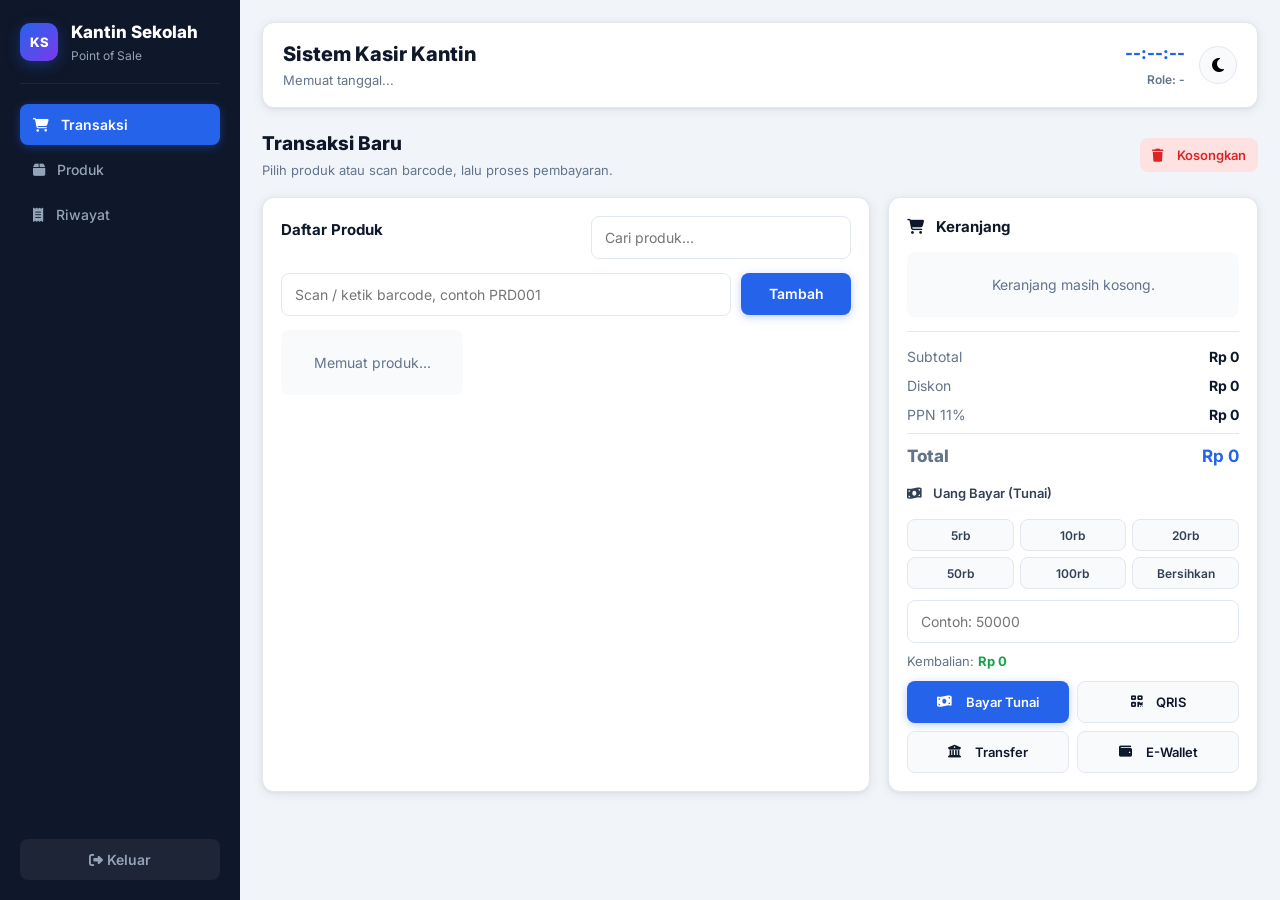
==== index.html @ 8d1e60d8 "update code" ====
<!DOCTYPE html>
<html lang="id">
<head>
  <meta charset="UTF-8" />
  <meta name="viewport" content="width=device-width, initial-scale=1.0" />
  <title>Kasir Kantin Sekolah</title>
  <meta name="description" content="Sistem Point of Sale modern untuk kantin sekolah">
  <link rel="preconnect" href="https://fonts.googleapis.com">
  <link rel="preconnect" href="https://fonts.gstatic.com" crossorigin>
  <link href="https://fonts.googleapis.com/css2?family=Inter:wght@400;500;600;700;800&display=swap" rel="stylesheet">
  <link rel="stylesheet" href="style.css" />
  <link
    rel="stylesheet"
    href="https://cdnjs.cloudflare.com/ajax/libs/font-awesome/6.5.2/css/all.min.css"
  />
</head>
<body>

  <section id="page-dashboard" class="page active">
    <aside class="sidebar">
      <div class="sidebar-brand">
        <div class="brand-logo small">KS</div>
        <div>
          <h2>Kantin Sekolah</h2>
          <p>Point of Sale</p>
        </div>
      </div>

      <nav class="menu">
        <button class="menu-item active" onclick="switchTab('transaksi', this)">
          <i class="fa-solid fa-cart-shopping"></i>
          Transaksi
        </button>
        <button class="menu-item" onclick="switchTab('produk', this)"><i class="fa-solid fa-box"></i> Produk</button>
        <button class="menu-item" onclick="switchTab('riwayat', this)"><i class="fa-solid fa-receipt"></i> Riwayat</button>
        <button class="menu-item admin-only" onclick="switchTab('laporan', this)"><i class="fa-solid fa-chart-line"></i> Laporan</button>
        <button class="menu-item admin-only" onclick="switchTab('admin', this)"><i class="fa-solid fa-gear"></i> Admin Produk</button>
      </nav>

      <button class="logout" onclick="doLogout()"><i class="fa-solid fa-right-from-bracket"></i> Keluar</button>
    </aside>

    <main class="main">
      <header class="topbar">
        <div>
          <h1>Sistem Kasir Kantin</h1>
          <p id="clockDate">Memuat tanggal...</p>
        </div>
        <div class="topbar-right">
          <div>
            <div class="clock" id="clockTime">--:--:--</div>
            <div class="role-info" id="roleInfo">Role: -</div>
          </div>

          <button class="mobile-menu-btn" onclick="toggleMobileMenu()" title="Menu">
            <i class="fa-solid fa-bars"></i>
          </button>

          <button class="dark-toggle" id="darkModeToggle" onclick="toggleDarkMode()" title="Ganti tema">
            <i class="fa-solid fa-moon"></i>
          </button>
        </div>
      </header>

      <!-- ===== TAB: TRANSAKSI ===== -->
      <section id="tab-transaksi" class="tab active">
        <div class="section-header">
          <div>
            <h2>Transaksi Baru</h2>
            <p>Pilih produk atau scan barcode, lalu proses pembayaran.</p>
          </div>
          <button class="btn btn-danger btn-sm" onclick="clearCart()"><i class="fa-solid fa-trash"></i> Kosongkan</button>
        </div>

        <div class="pos-layout">
          <!-- Produk Panel -->
          <div class="panel">
            <div class="panel-header">
              <h3>Daftar Produk</h3>
              <input class="input search" placeholder="Cari produk..." oninput="filterProducts(this.value)">
            </div>

            <div class="barcode-scan-box">
              <input id="barcodeInput" class="input" placeholder="Scan / ketik barcode, contoh PRD001">
              <button class="btn btn-primary" onclick="addByBarcode()">Tambah</button>
            </div>

            <div id="productGrid" class="product-grid">
              <p class="empty">Memuat produk...</p>
            </div>
          </div>

          <!-- Cart Panel -->
          <div class="panel cart-panel">
            <h3><i class="fa-solid fa-cart-shopping"></i> Keranjang</h3>

            <div id="cartList" class="cart-list">
              <p class="empty">Keranjang masih kosong.</p>
            </div>

            <div class="summary">
              <div><span>Subtotal</span><b id="subtotalEl">Rp 0</b></div>
              <div><span>Diskon</span><b id="discountEl">Rp 0</b></div>
              <div><span>PPN 11%</span><b id="ppnEl">Rp 0</b></div>
              <div class="total"><span>Total</span><b id="grandTotalEl">Rp 0</b></div>
            </div>

            <div class="payment">
              <label><i class="fa-solid fa-money-bill-wave"></i> Uang Bayar (Tunai)</label>
              <div class="quick-amounts">
                <button class="quick-btn" onclick="setQuickAmount(5000)">5rb</button>
                <button class="quick-btn" onclick="setQuickAmount(10000)">10rb</button>
                <button class="quick-btn" onclick="setQuickAmount(20000)">20rb</button>
                <button class="quick-btn" onclick="setQuickAmount(50000)">50rb</button>
                <button class="quick-btn" onclick="setQuickAmount(100000)">100rb</button>
                <button class="quick-btn" onclick="setQuickAmount(0)">Bersihkan</button>
              </div>
              <input id="cashInput" class="input" type="number" placeholder="Contoh: 50000" oninput="calcChange()">
              <div class="change">Kembalian: <b id="changeEl">Rp 0</b></div>

              <div class="pay-methods">
                <button class="btn btn-primary" onclick="processPayment('cash')"><i class="fa-solid fa-money-bill-wave"></i> Bayar Tunai</button>
                <button class="btn btn-secondary" onclick="processPayment('qris')"><i class="fa-solid fa-qrcode"></i> QRIS</button>
                <button class="btn btn-secondary" onclick="processPayment('transfer')"><i class="fa-solid fa-building-columns"></i> Transfer</button>
                <button class="btn btn-secondary" onclick="processPayment('ewallet')"><i class="fa-solid fa-wallet"></i> E-Wallet</button>
              </div>
            </div>
          </div>
        </div>
      </section>

      <!-- ===== TAB: PRODUK ===== -->
      <section id="tab-produk" class="tab">
        <div class="section-header">
          <div>
            <h2>Data Produk</h2>
            <p>Semua produk yang tersedia di kantin.</p>
          </div>
        </div>
        <div class="panel">
          <div id="productTable" class="table-wrap"></div>
        </div>
      </section>

      <!-- ===== TAB: RIWAYAT ===== -->
      <section id="tab-riwayat" class="tab">
        <div class="section-header">
          <div>
            <h2>Riwayat Transaksi</h2>
            <p>Semua transaksi yang tersimpan.</p>
          </div>
          <button class="btn btn-secondary btn-sm" onclick="loadHistory()"><i class="fa-solid fa-rotate"></i> Refresh</button>
        </div>
        <div class="panel">
          <div id="historyTable" class="table-wrap"></div>
        </div>
      </section>

      <!-- ===== TAB: LAPORAN (admin-only) ===== -->
      <section id="tab-laporan" class="tab">
        <div class="section-header">
          <div>
            <h2>Laporan Penjualan</h2>
            <p>Rekap penjualan harian khusus admin.</p>
          </div>
          <div class="laporan-controls">
            <input type="date" id="laporanDate" class="input" style="width:170px">
            <button class="btn btn-primary" style="width:auto" onclick="loadLaporan()">Tampilkan</button>
          </div>
        </div>

        <div id="laporanSummary" class="stat-grid">
          <div class="stat-card accent-blue">
            <div class="stat-label">Total Omzet</div>
            <div class="stat-value" id="statOmzet">Rp 0</div>
            <div class="stat-sub" id="statDate">Pilih tanggal</div>
          </div>
          <div class="stat-card accent-green">
            <div class="stat-label">Jumlah Transaksi</div>
            <div class="stat-value" id="statCount">0</div>
            <div class="stat-sub">transaksi</div>
          </div>
          <div class="stat-card accent-orange">
            <div class="stat-label">Rata-rata / Transaksi</div>
            <div class="stat-value" id="statAvg">Rp 0</div>
            <div class="stat-sub">per transaksi</div>
          </div>
          <div class="stat-card accent-red">
            <div class="stat-label">Total Diskon</div>
            <div class="stat-value" id="statDiscount">Rp 0</div>
            <div class="stat-sub">diberikan</div>
          </div>
        </div>

        <div class="panel" style="margin-bottom:18px">
          <h3>Breakdown Metode Pembayaran</h3>
          <div id="laporanMethod" class="method-grid"></div>
        </div>

        <div class="panel" style="margin-bottom:18px">
          <h3>Detail Transaksi</h3>
          <div id="laporanTable" class="table-wrap"></div>
        </div>

        <div class="panel">
          <h3><i class="fa-solid fa-gear"></i> Kelola Data Penjualan</h3>
          <p style="font-size:13px;color:var(--muted);margin-bottom:14px">
            Archive akan memindahkan data ke arsip, bukan menghapus permanen.
          </p>
          <div class="archive-actions">
            <button class="btn btn-secondary" style="width:auto" onclick="archiveTodayTransactions()"><i class="fa-solid fa-box-archive"></i> Archive Hari Ini</button>
            <button class="btn btn-secondary" style="width:auto" onclick="archiveAllTransactions()"><i class="fa-solid fa-folder"></i> Archive Semua</button>
            <button class="btn btn-danger" style="width:auto" onclick="resetTodaySales()"><i class="fa-solid fa-rotate"></i> Reset Hari Ini</button>
          </div>
        </div>
      </section>

      <!-- ===== TAB: ADMIN PRODUK ===== -->
      <section id="tab-admin" class="tab">
        <div class="section-header">
          <div>
            <h2>Manajemen Produk</h2>
            <p>Tambah, edit, hapus produk, harga, stok, barcode, dan gambar.</p>
          </div>
        </div>

        <div class="panel">
          <div class="admin-form">
            <input type="hidden" id="productDocId">
            <input id="productBarcode" class="input" placeholder="Barcode / SKU">
            <input id="productName" class="input" placeholder="Nama produk">
            <input id="productCategory" class="input" placeholder="Kategori">
            <input id="productPrice" class="input" type="number" placeholder="Harga (Rp)">
            <input id="productStock" class="input" type="number" placeholder="Stok">
            <div class="img-upload-group">
              <input id="productImage" class="input" placeholder="Contoh: images/bakso.jpg">
              <img id="imgPreview" class="img-preview" src="" alt="preview">
            </div>
            <button type="button" class="btn btn-primary" onclick="window.saveProduct()"><i class="fa-solid fa-floppy-disk"></i> Simpan</button>
            <button type="button" class="btn btn-secondary" onclick="window.resetProductForm()"><i class="fa-solid fa-rotate-left"></i> Reset</button>
          </div>

          <div id="adminProductTable" class="table-wrap admin-table"></div>
        </div>
      </section>

    </main>
  </section>

  <!-- ===== RECEIPT MODAL ===== -->
  <div id="receiptModal" class="modal">
    <div class="modal-card" style="max-width:480px">
      <div class="modal-header">
        <h3><i class="fa-solid fa-receipt"></i> Struk Transaksi</h3>
        <button onclick="closeReceipt()">×</button>
      </div>
      <div id="receiptArea" class="receipt-area"></div>
      <div class="modal-actions">
        <button class="btn btn-secondary" onclick="closeReceipt()">Tutup</button>
        <button class="btn btn-primary" onclick="printReceipt()"><i class="fa-solid fa-print"></i> Cetak Struk</button>
      </div>
    </div>
  </div>

  <!-- ===== PAYMENT CONFIRM MODAL ===== -->
  <div id="paymentConfirmModal" class="modal">
    <div class="modal-card" style="max-width:360px">
      <div class="modal-header">
        <h3>Konfirmasi Pembayaran</h3>
        <button onclick="closePaymentConfirm()">×</button>
      </div>
      <div class="pay-confirm-body">
        <div class="pay-confirm-icon" id="confirmIcon">
          <i class="fa-solid fa-qrcode"></i>
        </div>
        <img
          id="qrisImage"
          src="images/qris.jpeg"
          alt="QRIS"
          style="display:none;width:220px;margin:10px auto;border-radius:12px"
        />
        <div class="pay-confirm-method" id="confirmMethodLabel">QRIS</div>
        <div class="pay-confirm-amount" id="confirmAmount">Rp 0</div>
        <div class="pay-confirm-hint">Pastikan pembayaran sudah diterima sebelum mengkonfirmasi.</div>
        <div class="pay-confirm-actions">
          <button class="btn btn-secondary" onclick="closePaymentConfirm()">Batal</button>
          <button class="btn btn-success" onclick="confirmPayment()"><i class="fa-solid fa-check"></i> Konfirmasi Diterima</button>
        </div>
      </div>
    </div>
  </div>

  <div id="toast" class="toast"></div>

  <script src="https://cdn.jsdelivr.net/npm/jsbarcode@3.11.6/dist/JsBarcode.all.min.js"></script>
  <script type="module" src="script.js"></script>
  <script type="module" src="auth.js"></script>
</body>
</html>
---- style.css ----
/* =======================================
   KASIR KANTIN — Design System v2
   ======================================= */

:root {
  --bg: #f1f5f9;
  --surface: #ffffff;
  --soft: #f8fafc;
  --border: #e2e8f0;
  --text: #0f172a;
  --text2: #334155;
  --muted: #64748b;
  --primary: #2563eb;
  --primary-hover: #1d4ed8;
  --primary-light: #eff6ff;
  --primary-ring: rgba(3.7,99,235,0.2);
  --success: #16a34a;
  --success-bg: #dcfce7;
  --danger: #dc2626;
  --danger-bg: #fee2e2;
  --warning: #d97706;
  --warning-bg: #fef3c7;
  --sidebar: #0f172a;
  --sidebar-soft: #1e293b;
  --sidebar-text: #94a3b8;
  --radius: 12px;
  --radius-sm: 8px;
  --radius-lg: 18px;
  --shadow: 0 2px 12px rgba(15,23,42,0.08), 0 1px 3px rgba(15,23,42,0.05);
  --shadow-lg: 0 8px 32px rgba(15,23,42,0.12);
  --transition: 0.2s ease;
}

[data-theme="dark"] {
  --bg: #070d1a;
  --surface: #111827;
  --soft: #0d1520;
  --border: #1e2d3f;
  --text: #f1f5f9;
  --text2: #cbd5e1;
  --muted: #64748b;
  --primary: #3b82f6;
  --primary-hover: #60a5fa;
  --primary-light: #1e3254;
  --primary-ring: rgba(59,130,246,0.25);
  --success: #4ade80;
  --success-bg: #052e16;
  --danger: #f87171;
  --danger-bg: #3b0f0f;
  --warning: #fbbf24;
  --warning-bg: #422006;
  --sidebar: #040b15;
  --sidebar-soft: #0d1824;
  --sidebar-text: #64748b;
  --shadow: 0 2px 12px rgba(0,0,0,0.4);
  --shadow-lg: 0 8px 32px rgba(0,0,0,0.55);
}

*, *::before, *::after { box-sizing: border-box; margin: 0; padding: 0; }

body {
  font-family: "Inter", -apple-system, sans-serif;
  background: var(--bg);
  color: var(--text);
  line-height: 1.5;
  transition: background var(--transition), color var(--transition);
}

button, input, select { font-family: inherit; }
button { border: none; cursor: pointer; transition: var(--transition); }
img { max-width: 100%; display: block; }

/* === Page === */
.page { display: none; min-height: 100vh; }
.page.active { display: flex; }

/* === Login === */
.login-page {
  justify-content: center;
  align-items: center;
  padding: 24px;
  background: var(--bg);
  background-image:
    radial-gradient(ellipse at 20% 20%, rgba(37,99,235,0.1) 0%, transparent 55%),
    radial-gradient(ellipse at 80% 80%, rgba(124,58,237,0.07) 0%, transparent 55%);
}

.login-card {
  width: 100%;
  max-width: 420px;
  padding: 36px;
  background: var(--surface);
  border: 1px solid var(--border);
  border-radius: var(--radius-lg);
  box-shadow: var(--shadow-lg);
  animation: fadeSlideUp 0.4s ease;
}

/* === Brand === */
.brand, .sidebar-brand { display: flex; align-items: center; gap: 13px; }
.brand { margin-bottom: 30px; }

.brand-logo {
  width: 48px; height: 48px;
  border-radius: 13px;
  background: linear-gradient(135deg, #2563eb, #7c3aed);
  color: white;
  display: grid; place-items: center;
  font-weight: 800; font-size: 17px;
  box-shadow: 0 4px 14px rgba(37,99,235,0.35);
  flex-shrink: 0;
}
.brand-logo.small { width: 38px; height: 38px; font-size: 13px; border-radius: 10px; }
.brand h1 { font-size: 21px; font-weight: 800; }
.sidebar-brand h2 { font-size: 17px; font-weight: 800; color: white; }
.brand p, .sidebar-brand p { font-size: 12px; color: var(--muted); margin-top: 1px; }

/* === Form === */
.form-group { margin-bottom: 16px; }
.form-group label, .payment label {
  display: block; font-size: 13px; font-weight: 600;
  margin-bottom: 7px; color: var(--text2);
}

.input {
  width: 100%; height: 43px; padding: 0 13px;
  border: 1px solid var(--border);
  border-radius: var(--radius-sm);
  outline: none; font-size: 14px;
  background: var(--surface); color: var(--text);
  transition: border-color var(--transition), box-shadow var(--transition);
}
.input:focus {
  border-color: var(--primary);
  box-shadow: 0 0 0 3px var(--primary-ring);
}
input[type="date"].input { cursor: pointer; }

/* === Buttons === */
.btn {
  height: 42px; padding: 0 18px;
  border-radius: var(--radius-sm);
  font-size: 14px; font-weight: 600;
  display: inline-flex; align-items: center; justify-content: center; gap: 6px;
}
.btn-primary {
  width: 100%; background: var(--primary); color: white;
  box-shadow: 0 2px 8px rgba(37,99,235,0.3);
}
.btn-primary:hover { background: var(--primary-hover); transform: translateY(-1px); box-shadow: 0 4px 14px rgba(37,99,235,0.4); }
.btn-primary:active { transform: translateY(0); }
.btn-secondary {
  width: 100%; background: var(--soft); color: var(--text);
  border: 1px solid var(--border);
}
.btn-secondary:hover { background: var(--border); }
.btn-danger { background: var(--danger-bg); color: var(--danger); }
.btn-danger:hover { filter: brightness(0.95); }
.btn-success { background: var(--success-bg); color: var(--success); font-weight: 600; }
.btn-sm { height: 34px; padding: 0 12px; font-size: 13px; }

.hint { margin-top: 16px; font-size: 12px; color: var(--muted); text-align: center; }

/* === Sidebar === */
.sidebar {
  width: 240px; min-height: 100vh;
  background: var(--sidebar); color: white;
  padding: 20px; display: flex; flex-direction: column;
  flex-shrink: 0;
}
.sidebar-brand { padding-bottom: 18px; border-bottom: 1px solid rgba(255,255,255,0.06); }
.sidebar-brand p { color: var(--sidebar-text); }

.menu { margin-top: 20px; display: grid; gap: 4px; }
.menu-item {
  height: 41px; text-align: left; padding: 0 13px;
  border-radius: var(--radius-sm);
  background: transparent; color: var(--sidebar-text);
  font-size: 14px; font-weight: 500;
}
.menu-item:hover { background: var(--sidebar-soft); color: white; }
.menu-item.active {
  background: var(--primary);
  color: white;
  box-shadow: 0 2px 10px rgba(37,99,235,0.4);
  font-weight: 600;
}

.logout {
  margin-top: auto; height: 41px; border-radius: var(--radius-sm);
  background: rgba(255,255,255,0.06); color: var(--sidebar-text);
  font-weight: 600; font-size: 14px;
}
.logout:hover { background: var(--danger-bg); color: var(--danger); }

/* === Main === */
.main { flex: 1; padding: 22px; overflow-x: hidden; }

/* === Topbar === */
.topbar {
  padding: 16px 20px;
  background: var(--surface);
  border: 1px solid var(--border);
  border-radius: var(--radius);
  box-shadow: var(--shadow);
  display: flex; justify-content: space-between; align-items: center;
  margin-bottom: 22px; gap: 12px;
}
.topbar h1 { font-size: 20px; font-weight: 800; }
.topbar p { margin-top: 2px; color: var(--muted); font-size: 13px; }
.topbar-right { display: flex; align-items: center; gap: 14px; }
.clock { font-size: 17px; font-weight: 800; color: var(--primary); }
.role-info { font-size: 12px; color: var(--muted); text-align: right; font-weight: 600; }

/* Dark Mode Toggle */
.dark-toggle {
  width: 38px; height: 38px; border-radius: 50%;
  background: var(--soft); border: 1px solid var(--border);
  font-size: 17px; display: grid; place-items: center;
  flex-shrink: 0;
}
.dark-toggle:hover { background: var(--primary-light); border-color: var(--primary); }

/* === Tabs === */
.tab { display: none; }
.tab.active { display: block; }

/* === Section Header === */
.section-header {
  display: flex; justify-content: space-between;
  gap: 14px; align-items: center; margin-bottom: 16px;
  flex-wrap: wrap;
}
.section-header h2 { font-size: 19px; font-weight: 800; }
.section-header p { margin-top: 3px; color: var(--muted); font-size: 13px; }

/* === POS Layout === */
.pos-layout {
  display: grid;
  grid-template-columns: 1fr 370px;
  gap: 18px;
}

/* === Panel === */
.panel {
  background: var(--surface);
  border: 1px solid var(--border);
  border-radius: var(--radius);
  box-shadow: var(--shadow);
  padding: 18px;
}
.panel h3 { font-size: 15px; font-weight: 700; margin-bottom: 14px; }
.panel-header {
  display: flex; justify-content: space-between;
  gap: 12px; align-items: center; margin-bottom: 14px;
}

.search { max-width: 260px; }

/* === Product Grid === */
.product-grid {
  display: grid;
  grid-template-columns: repeat(auto-fill, minmax(155px, 1fr));
  gap: 12px;
}

.product-card {
  border: 1.5px solid var(--border);
  background: var(--soft);
  border-radius: var(--radius);
  padding: 13px 13px 10px;
  text-align: left;
  transition: var(--transition);
  cursor: pointer;
  width: 100%;
  position: relative;
  overflow: hidden;
}
.product-card:hover {
  border-color: var(--primary);
  background: var(--primary-light);
  transform: translateY(-2px);
  box-shadow: 0 4px 16px rgba(37,99,235,0.12);
}
.product-card.disabled { opacity: 0.45; pointer-events: none; }

.product-img {
  width: 100%; height: 90px;
  object-fit: cover;
  border-radius: var(--radius-sm);
  margin-bottom: 10px;
}
.product-img-placeholder {
  width: 100%; height: 90px;
  border-radius: var(--radius-sm);
  background: var(--primary-light);
  color: var(--primary);
  display: flex; align-items: center; justify-content: center;
  font-size: 28px; font-weight: 800;
  margin-bottom: 10px;
  border: 1px solid var(--border);
}

.product-name { font-weight: 700; font-size: 13px; margin-bottom: 3px; line-height: 1.3; }
.product-category { font-size: 11px; color: var(--muted); margin-bottom: 8px; }
.product-price { font-weight: 800; color: var(--primary); font-size: 14px; }
.product-stock { font-size: 11px; color: var(--muted); margin-top: 3px; }

.product-barcode-wrap {
  margin-top: 8px;
  display: flex; justify-content: center;
  overflow: hidden;
  border-top: 1px solid var(--border);
  padding-top: 7px;
}
.product-barcode-wrap svg { max-width: 130px; height: auto; background: white; border-radius: 4px; }

/* === Barcode Scan Box === */
.barcode-scan-box {
  display: grid; grid-template-columns: 1fr 110px;
  gap: 10px; margin-bottom: 14px;
}

/* === Cart Panel === */
.cart-panel { position: sticky; top: 22px; height: fit-content; max-height: calc(100vh - 120px); overflow-y: auto; }

.cart-list { display: grid; gap: 9px; margin-bottom: 4px; max-height: 280px; overflow-y: auto; }

.empty {
  color: var(--muted); font-size: 14px;
  padding: 22px; text-align: center;
  background: var(--soft); border-radius: var(--radius-sm);
}

.cart-item {
  border: 1px solid var(--border);
  border-radius: var(--radius-sm);
  padding: 11px; display: grid; gap: 8px;
  background: var(--soft);
}
.cart-top, .cart-bottom, .summary div {
  display: flex; justify-content: space-between; align-items: center;
}
.cart-title { font-weight: 700; font-size: 13px; }
.cart-price { font-size: 12px; color: var(--muted); }

.qty { display: flex; align-items: center; gap: 8px; }
.qty button {
  width: 27px; height: 27px; border-radius: 7px;
  background: var(--surface); border: 1px solid var(--border);
  font-weight: 800; font-size: 14px;
}
.qty button:hover { background: var(--primary-light); border-color: var(--primary); color: var(--primary); }
.qty b { min-width: 22px; text-align: center; font-size: 14px; }

.remove { color: var(--danger); background: transparent; font-weight: 600; font-size: 12px; padding: 4px 8px; border-radius: 5px; }
.remove:hover { background: var(--danger-bg); }

/* === Summary === */
.summary {
  margin-top: 14px; padding-top: 14px;
  border-top: 1px solid var(--border);
  display: grid; gap: 8px; font-size: 14px;
}
.summary span { color: var(--muted); }
.summary .total {
  font-size: 17px; font-weight: 800;
  padding-top: 10px; border-top: 1px solid var(--border);
  color: var(--primary);
}

/* === Payment === */
.payment { margin-top: 14px; display: grid; gap: 9px; }
.change { font-size: 13px; color: var(--muted); }
.change b { color: var(--success); font-weight: 700; }

/* Quick amount buttons */
.quick-amounts {
  display: grid; grid-template-columns: repeat(3, 1fr); gap: 6px;
  margin-bottom: 2px;
}
.quick-btn {
  height: 32px; font-size: 12px; font-weight: 600;
  background: var(--soft); border: 1px solid var(--border);
  border-radius: var(--radius-sm); color: var(--text2);
}
.quick-btn:hover { background: var(--primary-light); border-color: var(--primary); color: var(--primary); }

/* Payment method buttons */
.pay-methods { display: grid; grid-template-columns: 1fr 1fr; gap: 8px; }
.pay-methods .btn { font-size: 13px; }

/* === Tables === */
.table-wrap { overflow-x: auto; }
table { width: 100%; border-collapse: collapse; font-size: 14px; }
th, td { padding: 12px 13px; border-bottom: 1px solid var(--border); text-align: left; }
th { background: var(--soft); color: var(--muted); font-size: 12px; font-weight: 700; text-transform: uppercase; letter-spacing: 0.04em; }
tbody tr:hover { background: var(--soft); }
td:first-child { font-family: monospace; font-size: 13px; }

/* === Badges === */
.badge { padding: 3px 10px; border-radius: 999px; font-size: 12px; font-weight: 700; }
.badge-success { background: var(--success-bg); color: var(--success); }
.badge-danger { background: var(--danger-bg); color: var(--danger); }
.badge-warning { background: var(--warning-bg); color: var(--warning); }
.badge-info { background: var(--primary-light); color: var(--primary); }

/* === Stat Cards (Laporan) === */
.stat-grid { display: grid; grid-template-columns: repeat(auto-fill, minmax(200px,1fr)); gap: 14px; margin-bottom: 18px; }
.stat-card {
  background: var(--surface); border: 1px solid var(--border);
  border-radius: var(--radius); padding: 18px 20px;
  box-shadow: var(--shadow);
}
.stat-label { font-size: 12px; font-weight: 600; color: var(--muted); text-transform: uppercase; letter-spacing: 0.05em; margin-bottom: 8px; }
.stat-value { font-size: 26px; font-weight: 800; color: var(--text); line-height: 1; }
.stat-sub { font-size: 12px; color: var(--muted); margin-top: 5px; }
.stat-card.accent-blue { border-left: 4px solid var(--primary); }
.stat-card.accent-green { border-left: 4px solid var(--success); }
.stat-card.accent-orange { border-left: 4px solid var(--warning); }
.stat-card.accent-red { border-left: 4px solid var(--danger); }

/* Method breakdown */
.method-grid { display: grid; grid-template-columns: repeat(auto-fill, minmax(130px,1fr)); gap: 10px; margin-top: 14px; }
.method-item { background: var(--soft); border: 1px solid var(--border); border-radius: var(--radius-sm); padding: 12px; text-align: center; }
.method-icon { font-size: 20px; margin-bottom: 5px; }
.method-name { font-size: 12px; color: var(--muted); font-weight: 600; }
.method-count { font-size: 18px; font-weight: 800; color: var(--text); }
.method-total { font-size: 12px; color: var(--primary); font-weight: 600; margin-top: 2px; }

/* Laporan controls */
.laporan-controls { display: flex; gap: 10px; align-items: center; flex-wrap: wrap; }
.laporan-controls .input { width: 160px; }
.laporan-controls .btn { width: auto; }

/* Archive actions */
.archive-actions { display: flex; gap: 10px; flex-wrap: wrap; padding-top: 14px; border-top: 1px solid var(--border); margin-top: 14px; }
.archive-actions .btn { width: auto; }

/* === Admin Form === */
.admin-form { display: grid; grid-template-columns: repeat(3,1fr); gap: 12px; margin-bottom: 20px; }
.admin-form .btn { width: 100%; }
.admin-table .btn { width: auto; margin-right: 6px; margin-bottom: 4px; }
.admin-only { display: none; }
.role-info { margin-top: 4px; font-size: 12px; color: var(--muted); text-align: right; font-weight: 600; }

/* Image upload in admin */
.img-upload-group { display: flex; gap: 10px; align-items: center; }
.img-preview { width: 48px; height: 48px; object-fit: cover; border-radius: 8px; border: 1px solid var(--border); display: none; }
input[type="file"].input { height: auto; padding: 9px 13px; }

/* Barcode in admin table */
svg[id^="barcode-"] { margin-top: 7px; max-width: 140px; background: white; padding: 4px; border-radius: 6px; }

/* === Modal === */
.modal {
  position: fixed; inset: 0;
  background: rgba(7, 13, 26, 0.7);
  backdrop-filter: blur(4px);
  display: none; justify-content: center; align-items: center;
  padding: 20px; z-index: 999;
  animation: none;
}
.modal.show { display: flex; }
.modal.show .modal-card { animation: fadeSlideUp 0.3s ease; }

.modal-card {
  width: 100%; max-width: 440px;
  background: var(--surface);
  border: 1px solid var(--border);
  border-radius: var(--radius-lg);
  box-shadow: var(--shadow-lg);
  overflow: hidden;
}

.modal-header {
  padding: 16px 20px;
  border-bottom: 1px solid var(--border);
  display: flex; justify-content: space-between; align-items: center;
  background: var(--soft);
}
.modal-header h3 { font-size: 16px; font-weight: 700; }
.modal-header button {
  width: 30px; height: 30px; border-radius: 7px;
  background: var(--danger-bg); color: var(--danger);
  font-size: 18px; font-weight: 800;
}

/* === Receipt === */
.receipt-area { padding: 20px; background: var(--surface); max-height: 65vh; overflow-y: auto; }

.receipt { font-family: 'Courier New', monospace; max-width: 300px; margin: 0 auto; }
.receipt-header { text-align: center; margin-bottom: 12px; }
.receipt-header h2 { font-size: 17px; font-weight: 800; letter-spacing: 0.02em; }
.receipt-header p { font-size: 12px; color: var(--muted); }

.receipt hr { border: none; border-top: 1px dashed var(--border); margin: 12px 0; }
.receipt-meta { font-size: 12px; line-height: 1.8; }
.receipt-meta span { color: var(--muted); display: inline-block; min-width: 70px; }

.receipt-items { margin: 4px 0; }
.receipt-row {
  display: flex; justify-content: space-between;
  gap: 10px; margin: 5px 0; font-size: 13px;
}
.receipt-row.total { font-size: 16px; font-weight: 800; padding-top: 5px; color: var(--primary); }
.receipt-row.change b { color: var(--success); }

.receipt-barcode { text-align: center; margin: 12px 0; }
.receipt-barcode svg { max-width: 200px; margin: 0 auto; }

.receipt-footer { text-align: center; margin-top: 12px; }
.receipt-footer p { font-size: 12px; color: var(--muted); }
.receipt-footer .thanks { font-size: 13px; font-weight: 700; color: var(--text); margin-bottom: 3px; }

.modal-actions {
  padding: 14px 18px; border-top: 1px solid var(--border);
  display: grid; grid-template-columns: 1fr 1fr; gap: 10px;
  background: var(--soft);
}

/* === Payment Confirm Modal === */
.pay-confirm-body { padding: 24px 20px; text-align: center; }
.pay-confirm-icon { font-size: 46px; margin-bottom: 12px; }
.pay-confirm-method { font-size: 13px; color: var(--muted); font-weight: 600; text-transform: uppercase; letter-spacing: 0.07em; margin-bottom: 6px; }
.pay-confirm-amount { font-size: 32px; font-weight: 800; color: var(--primary); margin-bottom: 6px; }
.pay-confirm-hint { font-size: 13px; color: var(--muted); margin-bottom: 20px; }
.pay-confirm-actions { display: grid; grid-template-columns: 1fr 1fr; gap: 10px; }

/* === Toast === */
.toast {
  position: fixed; right: 22px; bottom: 22px;
  max-width: 320px; min-width: 220px;
  padding: 13px 16px;
  border-radius: var(--radius-sm);
  box-shadow: var(--shadow-lg);
  display: none; font-size: 14px; font-weight: 600;
  z-index: 9999; align-items: center; gap: 9px;
  background: #0f172a; color: white;
}
.toast.show { display: flex; animation: toastIn 0.3s ease; }
.toast.toast-success { background: var(--success); }
.toast.toast-error { background: var(--danger); }
.toast.toast-info { background: var(--primary); }

/* === Animations === */
@keyframes fadeSlideUp {
  from { opacity: 0; transform: translateY(16px); }
  to { opacity: 1; transform: translateY(0); }
}
@keyframes toastIn {
  from { opacity: 0; transform: translateX(20px); }
  to { opacity: 1; transform: translateX(0); }
}

/* === Responsive === */
/* === Responsive Fix Mobile === */
@media (max-width: 1000px) {
  .page.active {
    display: block;
  }

  .sidebar {
    width: 100%;
    min-height: auto;
    padding: 14px;
    position: sticky;
    top: 0;
    z-index: 50;
  }

  .sidebar-brand {
    padding-bottom: 12px;
    margin-bottom: 10px;
  }

  .menu {
    display: flex;
    flex-direction: row;
    gap: 8px;
    overflow-x: auto;
    margin-top: 0;
    padding-bottom: 6px;
  }

  .menu-item {
    min-width: max-content;
    height: 38px;
    padding: 0 12px;
    white-space: nowrap;
  }

  .logout {
    width: 100%;
    margin-top: 10px;
  }

  .main {
    padding: 14px;
  }

  .pos-layout {
    grid-template-columns: 1fr;
  }

  .cart-panel {
    position: static;
    max-height: none;
  }

  .admin-form {
    grid-template-columns: 1fr 1fr;
  }
}

@media (max-width: 700px) {
  .login-card {
    padding: 26px 20px;
  }

  .topbar {
    flex-direction: column;
    align-items: flex-start;
  }

  .topbar-right {
    width: 100%;
    justify-content: space-between;
  }

  .section-header {
    align-items: flex-start;
  }

  .panel-header {
    flex-direction: column;
    align-items: stretch;
  }

  .search {
    max-width: 100%;
  }

  .barcode-scan-box {
    grid-template-columns: 1fr;
  }

  .product-grid {
    grid-template-columns: repeat(2, minmax(0, 1fr));
  }

  .admin-form {
    grid-template-columns: 1fr;
  }

  .img-upload-group {
    flex-direction: column;
    align-items: stretch;
  }

  .pay-methods {
    grid-template-columns: 1fr;
  }

  .quick-amounts {
    grid-template-columns: repeat(3, 1fr);
  }

  .stat-grid,
  .method-grid {
    grid-template-columns: 1fr;
  }

  .laporan-controls {
    width: 100%;
  }

  .laporan-controls .input,
  .laporan-controls .btn {
    width: 100% !important;
  }

  .archive-actions .btn {
    width: 100% !important;
  }

  .modal {
    padding: 12px;
  }

  .modal-card {
    max-width: 100%;
  }

  .modal-actions,
  .pay-confirm-actions {
    grid-template-columns: 1fr;
  }

  .toast {
    left: 14px;
    right: 14px;
    bottom: 14px;
    min-width: auto;
    max-width: none;
  }
}

@media (max-width: 480px) {
  .main {
    padding: 10px;
  }

  .panel {
    padding: 14px;
  }

  .product-grid {
    grid-template-columns: 1fr;
  }

  .brand h1,
  .topbar h1 {
    font-size: 18px;
  }

  .clock {
    font-size: 15px;
  }

  th,
  td {
    padding: 10px;
    font-size: 12px;
  }

  .btn {
    width: 100%;
  }
}

.menu-item i,
.btn i,
h3 i,
label i {
  margin-right: 8px;
}

.dark-toggle i {
  font-size: 16px;
}


.mobile-menu-btn {
  display: none;
  width: 38px;
  height: 38px;
  border-radius: 50%;
  background: var(--soft);
  border: 1px solid var(--border);
  color: var(--text);
  font-size: 17px;
  place-items: center;
}

.mobile-menu-btn:hover {
  background: var(--primary-light);
  border-color: var(--primary);
  color: var(--primary);
}

@media (max-width: 700px) {
  .page.active {
    display: block;
  }

  .mobile-menu-btn {
    display: grid;
  }

  .sidebar {
    position: fixed;
    top: 0;
    left: -270px;
    width: 260px;
    height: 100vh;
    min-height: 100vh;
    z-index: 1000;
    transition: left 0.25s ease;
  }

  .sidebar.show-mobile {
    left: 0;
  }

  .sidebar-brand {
    display: flex;
  }

  .menu {
    display: grid;
    gap: 6px;
    overflow: visible;
  }

  .menu-item {
    width: 100%;
    height: 42px;
    text-align: left;
    display: flex;
    align-items: center;
    gap: 10px;
  }

  .logout {
    display: block;
  }

  .main {
    padding: 14px;
  }

  .topbar {
    flex-direction: column;
    align-items: stretch;
  }

  .topbar-right {
    width: 100%;
    justify-content: space-between;
  }
}
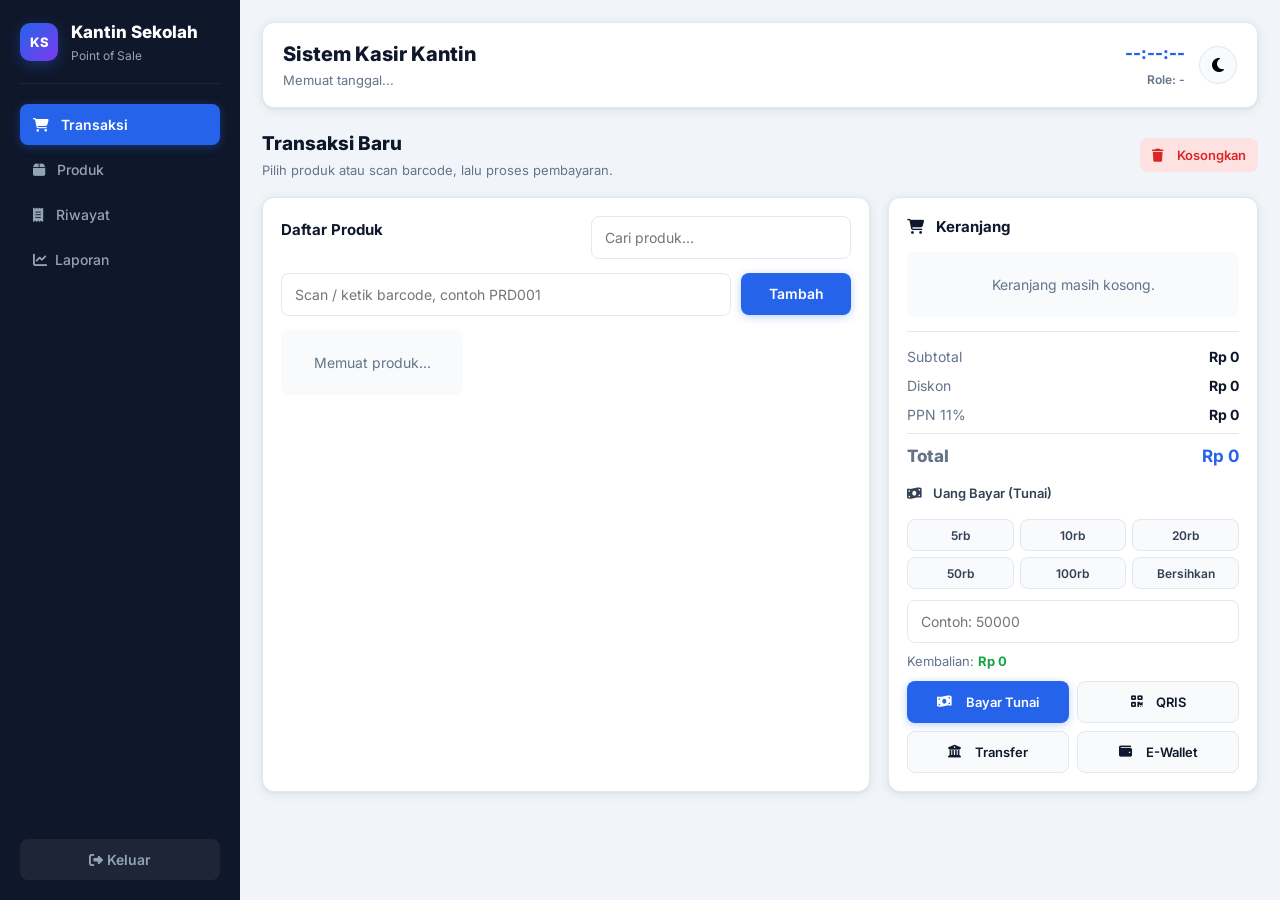
==== commit 8ff4b9a6: "update code" ====
--- a/index.html
+++ b/index.html
@@ -33,8 +33,8 @@
         </button>
         <button class="menu-item" onclick="switchTab('produk', this)"><i class="fa-solid fa-box"></i> Produk</button>
         <button class="menu-item" onclick="switchTab('riwayat', this)"><i class="fa-solid fa-receipt"></i> Riwayat</button>
-        <button class="menu-item admin-only" onclick="switchTab('laporan', this)"><i class="fa-solid fa-chart-line"></i> Laporan</button>
-        <button class="menu-item admin-only" onclick="switchTab('admin', this)"><i class="fa-solid fa-gear"></i> Admin Produk</button>
+        <button class="menu-item laporan-access" onclick="switchTab('laporan', this)"><i class="fa-solid fa-chart-line"></i><span>Laporan</span></button>
+        <button class="menu-item admin-only" onclick="switchTab('admin', this)"><i class="fa-solid fa-gear"></i><span>Settings</span></button>
       </nav>
 
       <button class="logout" onclick="doLogout()"><i class="fa-solid fa-right-from-bracket"></i> Keluar</button>
@@ -164,8 +164,18 @@
             <p>Rekap penjualan harian khusus admin.</p>
           </div>
           <div class="laporan-controls">
+            <select id="laporanType" class="input" style="width:150px" onchange="toggleLaporanInput()">
+              <option value="harian">Harian</option>
+              <option value="bulanan">Bulanan</option>
+            </select>
+
             <input type="date" id="laporanDate" class="input" style="width:170px">
+            <input type="month" id="laporanMonth" class="input" style="width:170px; display:none">
+
             <button class="btn btn-primary" style="width:auto" onclick="loadLaporan()">Tampilkan</button>
+            <button class="btn btn-secondary" style="width:auto" onclick="downloadLaporanPDF()">
+              <i class="fa-solid fa-file-pdf"></i> Download PDF
+            </button>
           </div>
         </div>
 
@@ -292,6 +302,8 @@
 
   <div id="toast" class="toast"></div>
 
+  <script src="https://cdnjs.cloudflare.com/ajax/libs/jspdf/2.5.1/jspdf.umd.min.js"></script>
+  <script src="https://cdnjs.cloudflare.com/ajax/libs/jspdf-autotable/3.8.2/jspdf.plugin.autotable.min.js"></script>  
   <script src="https://cdn.jsdelivr.net/npm/jsbarcode@3.11.6/dist/JsBarcode.all.min.js"></script>
   <script type="module" src="script.js"></script>
   <script type="module" src="auth.js"></script>
--- a/style.css
+++ b/style.css
@@ -753,76 +753,97 @@
 
 .mobile-menu-btn {
   display: none;
-  width: 38px;
-  height: 38px;
-  border-radius: 50%;
-  background: var(--soft);
-  border: 1px solid var(--border);
-  color: var(--text);
-  font-size: 17px;
-  place-items: center;
-}
-
-.mobile-menu-btn:hover {
-  background: var(--primary-light);
-  border-color: var(--primary);
-  color: var(--primary);
 }
 
 @media (max-width: 700px) {
-  .page.active {
-    display: block;
-  }
-
-  .mobile-menu-btn {
-    display: grid;
-  }
-
   .sidebar {
     position: fixed;
-    top: 0;
-    left: -270px;
-    width: 260px;
-    height: 100vh;
-    min-height: 100vh;
-    z-index: 1000;
-    transition: left 0.25s ease;
-  }
-
-  .sidebar.show-mobile {
     left: 0;
-  }
-
-  .sidebar-brand {
-    display: flex;
+    right: 0;
+    bottom: 0;
+    top: auto;
+    width: 100%;
+    min-height: auto;
+    padding: 10px 12px;
+    z-index: 999;
+    background: var(--surface);
+    border-top: 1px solid var(--border);
+    box-shadow: 0 -10px 30px rgba(0,0,0,.12);
+  }
+
+  .sidebar-brand,
+  .logout {
+    display: none;
   }
 
   .menu {
     display: grid;
-    gap: 6px;
-    overflow: visible;
+    grid-template-columns: repeat(5, 1fr);
+    gap: 8px;
+    margin: 0;
+    padding: 0;
   }
 
   .menu-item {
+    height: 62px;
+    min-width: 0;
+    padding: 6px 2px;
+
+    display: flex;
+    flex-direction: column !important;
+    align-items: center;
+    justify-content: center;
+
+    gap: 5px;
+
+    text-align: center;
+    font-size: 10px;
+    font-weight: 600;
+    line-height: 1.1;
+
+    border-radius: 14px;
+    background: transparent;
+    color: var(--muted);
+
+    overflow: hidden;
+  }
+
+  .menu-item i {
+    display: block;
+    font-size: 18px;
+    margin: 0 !important;
+    flex-shrink: 0;
+  }
+  
+  .menu-item span {
     width: 100%;
-    height: 42px;
-    text-align: left;
-    display: flex;
-    align-items: center;
-    gap: 10px;
-  }
-
-  .logout {
-    display: block;
+    overflow: hidden;
+    text-overflow: ellipsis;
+    white-space: nowrap;
+  }
+  
+  .menu-item.active {
+    background: var(--primary-light);
+    color: var(--primary);
+  }
+
+  .menu-item:hover {
+    background: var(--soft);
+    color: var(--text);
+  }
+
+  .menu-item.active i {
+    transform: translateY(-1px);
   }
 
   .main {
-    padding: 14px;
+    padding: 14px 14px 95px;
   }
 
   .topbar {
     flex-direction: column;
     align-items: stretch;
+    gap: 14px;
   }
 
   .topbar-right {
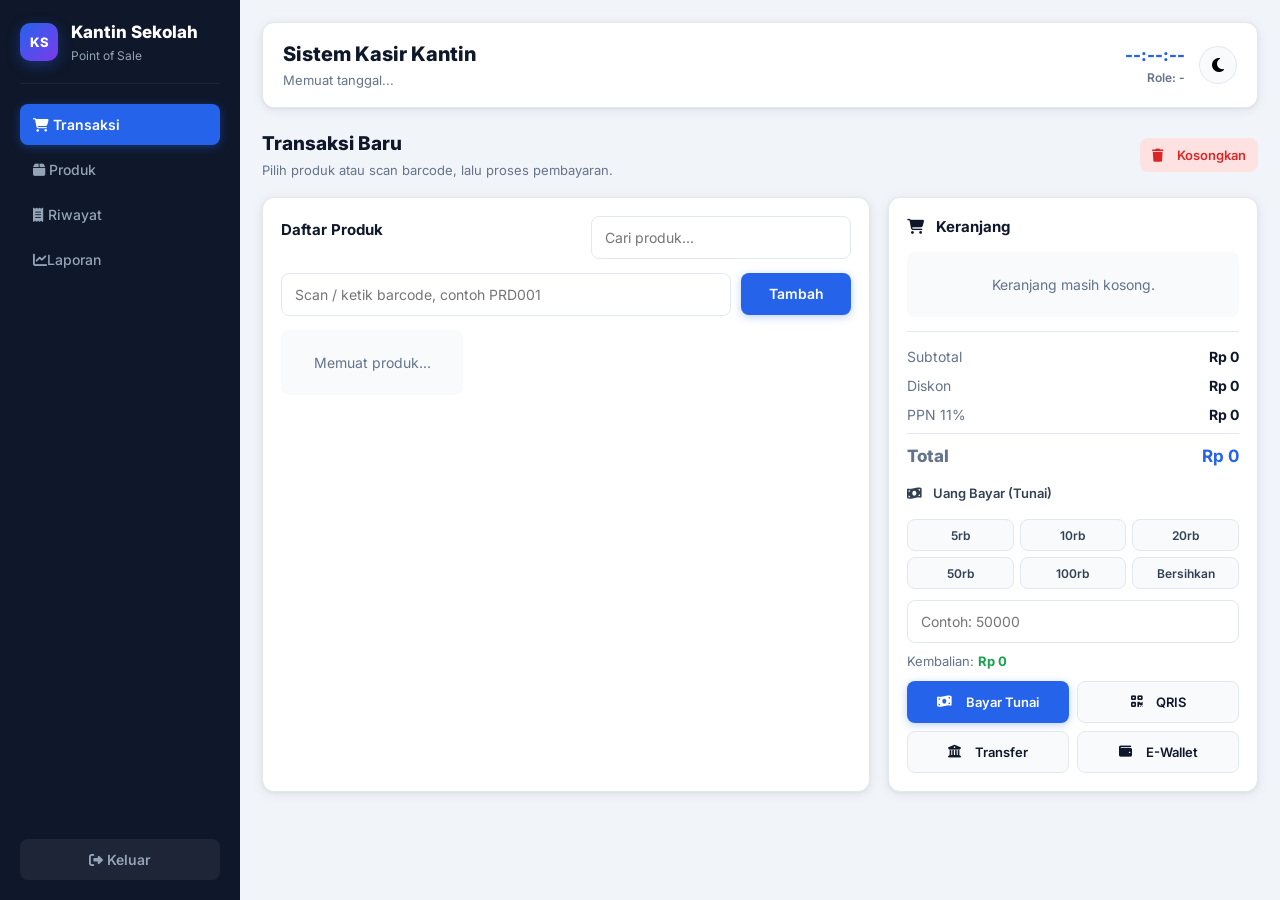
==== commit 141d4822: "hapus burger" ====
--- a/index.html
+++ b/index.html
@@ -8,7 +8,7 @@
   <link rel="preconnect" href="https://fonts.googleapis.com">
   <link rel="preconnect" href="https://fonts.gstatic.com" crossorigin>
   <link href="https://fonts.googleapis.com/css2?family=Inter:wght@400;500;600;700;800&display=swap" rel="stylesheet">
-  <link rel="stylesheet" href="style.css" />
+  <link rel="stylesheet" href="style.css?v=3" />
   <link
     rel="stylesheet"
     href="https://cdnjs.cloudflare.com/ajax/libs/font-awesome/6.5.2/css/all.min.css"
@@ -51,10 +51,6 @@
             <div class="clock" id="clockTime">--:--:--</div>
             <div class="role-info" id="roleInfo">Role: -</div>
           </div>
-
-          <button class="mobile-menu-btn" onclick="toggleMobileMenu()" title="Menu">
-            <i class="fa-solid fa-bars"></i>
-          </button>
 
           <button class="dark-toggle" id="darkModeToggle" onclick="toggleDarkMode()" title="Ganti tema">
             <i class="fa-solid fa-moon"></i>
--- a/style.css
+++ b/style.css
@@ -442,7 +442,6 @@
 .admin-form .btn { width: 100%; }
 .admin-table .btn { width: auto; margin-right: 6px; margin-bottom: 4px; }
 .admin-only { display: none; }
-.role-info { margin-top: 4px; font-size: 12px; color: var(--muted); text-align: right; font-weight: 600; }
 
 /* Image upload in admin */
 .img-upload-group { display: flex; gap: 10px; align-items: center; }
@@ -739,7 +738,6 @@
   }
 }
 
-.menu-item i,
 .btn i,
 h3 i,
 label i {
@@ -750,10 +748,6 @@
   font-size: 16px;
 }
 
-
-.mobile-menu-btn {
-  display: none;
-}
 
 @media (max-width: 700px) {
   .sidebar {
@@ -850,4 +844,64 @@
     width: 100%;
     justify-content: space-between;
   }
+}
+
+/* =========================
+   DARK MODE FIX
+========================= */
+
+html[data-theme="dark"] .product-name {
+  color: #ffffff;
+}
+
+html[data-theme="dark"] .clock,
+html[data-theme="dark"] .dark-toggle,
+html[data-theme="dark"] .dark-toggle i {
+  color: #ffffff;
+}
+
+html[data-theme="dark"] .product-category,
+html[data-theme="dark"] .product-stock,
+html[data-theme="dark"] .role-info,
+html[data-theme="dark"] .cart-price {
+  color: #94a3b8;
+}
+
+html[data-theme="dark"] .cart-item {
+  background: #111827;
+  border-color: #334155;
+}
+
+html[data-theme="dark"] .cart-title,
+html[data-theme="dark"] .cart-bottom b {
+  color: #ffffff;
+}
+
+html[data-theme="dark"] .qty button {
+  background: #2563eb;
+  color: white;
+  border: none;
+}
+
+html[data-theme="dark"] .remove {
+  background: #dc2626;
+  color: white;
+}
+html[data-theme="dark"] .dark-toggle {
+  background: #1e293b;
+  border-color: #334155;
+}
+
+html[data-theme="dark"] .dark-toggle i {
+  color: #ffffff !important;
+}
+
+html[data-theme="dark"] .product-card {
+  background: #0f172a;
+  border-color: #1e293b;
+}
+
+html[data-theme="dark"] .product-card:hover {
+  background: #162033;
+  border-color: #3b82f6;
 }
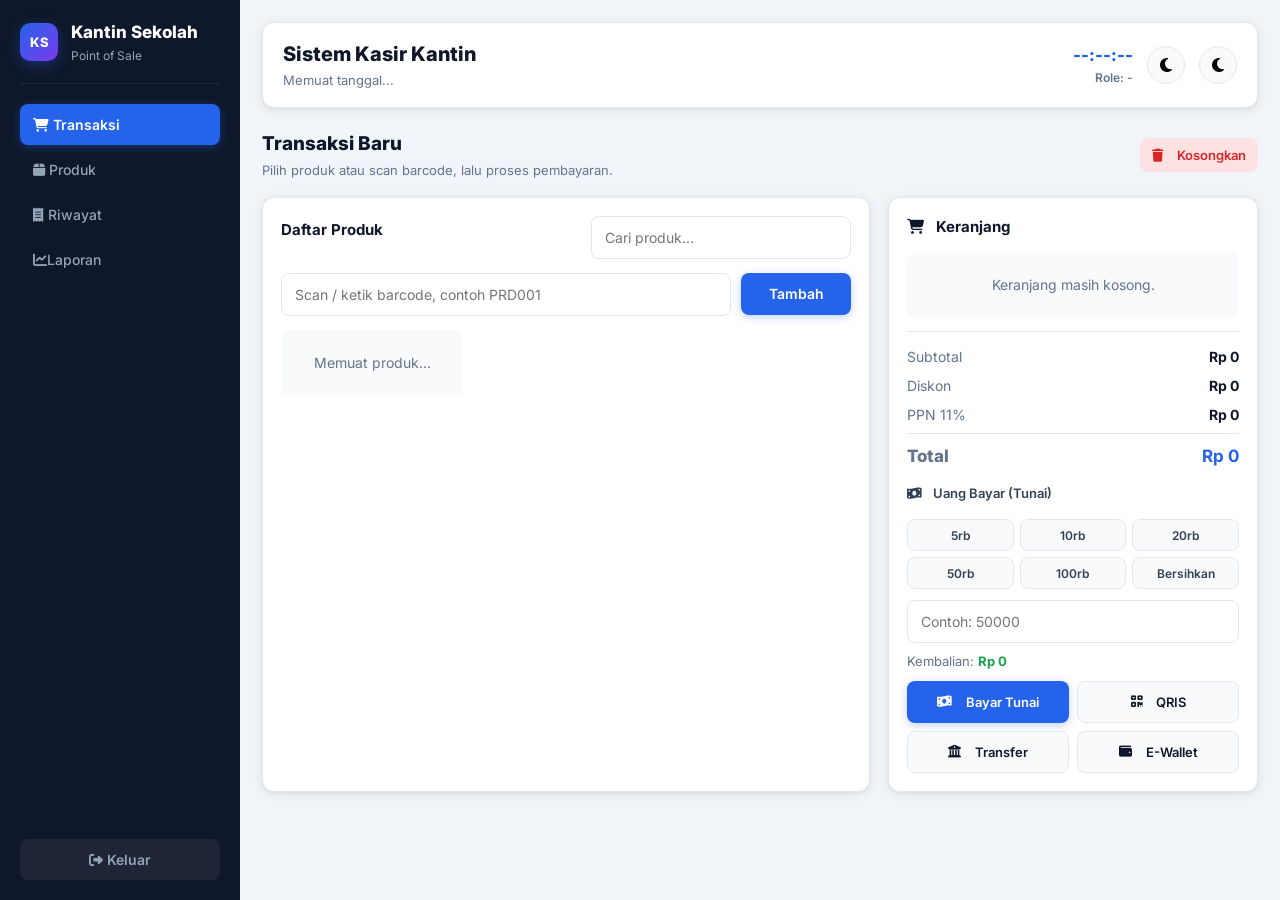
==== commit 8dd1504c: "logout-button" ====
--- a/index.html
+++ b/index.html
@@ -55,6 +55,14 @@
           <button class="dark-toggle" id="darkModeToggle" onclick="toggleDarkMode()" title="Ganti tema">
             <i class="fa-solid fa-moon"></i>
           </button>
+          
+          <button class="dark-toggle" id="darkModeToggle" onclick="toggleDarkMode()" title="Ganti tema">
+            <i class="fa-solid fa-moon"></i>
+          </button>
+
+          <button class="topbar-logout" onclick="doLogout()" title="Keluar">
+            <i class="fa-solid fa-right-from-bracket"></i>
+          </button>
         </div>
       </header>
 
--- a/style.css
+++ b/style.css
@@ -904,4 +904,32 @@
 html[data-theme="dark"] .product-card:hover {
   background: #162033;
   border-color: #3b82f6;
+}
+
+.topbar-logout {
+  width: 38px;
+  height: 38px;
+  border-radius: 50%;
+  background: var(--danger-bg);
+  color: var(--danger);
+  border: 1px solid transparent;
+
+  display: none;
+  place-items: center;
+
+  flex-shrink: 0;
+}
+
+.topbar-logout:hover {
+  filter: brightness(0.95);
+}
+
+@media (max-width: 700px) {
+  .topbar-logout {
+    display: grid;
+  }
+
+  .logout {
+    display: none !important;
+  }
 }
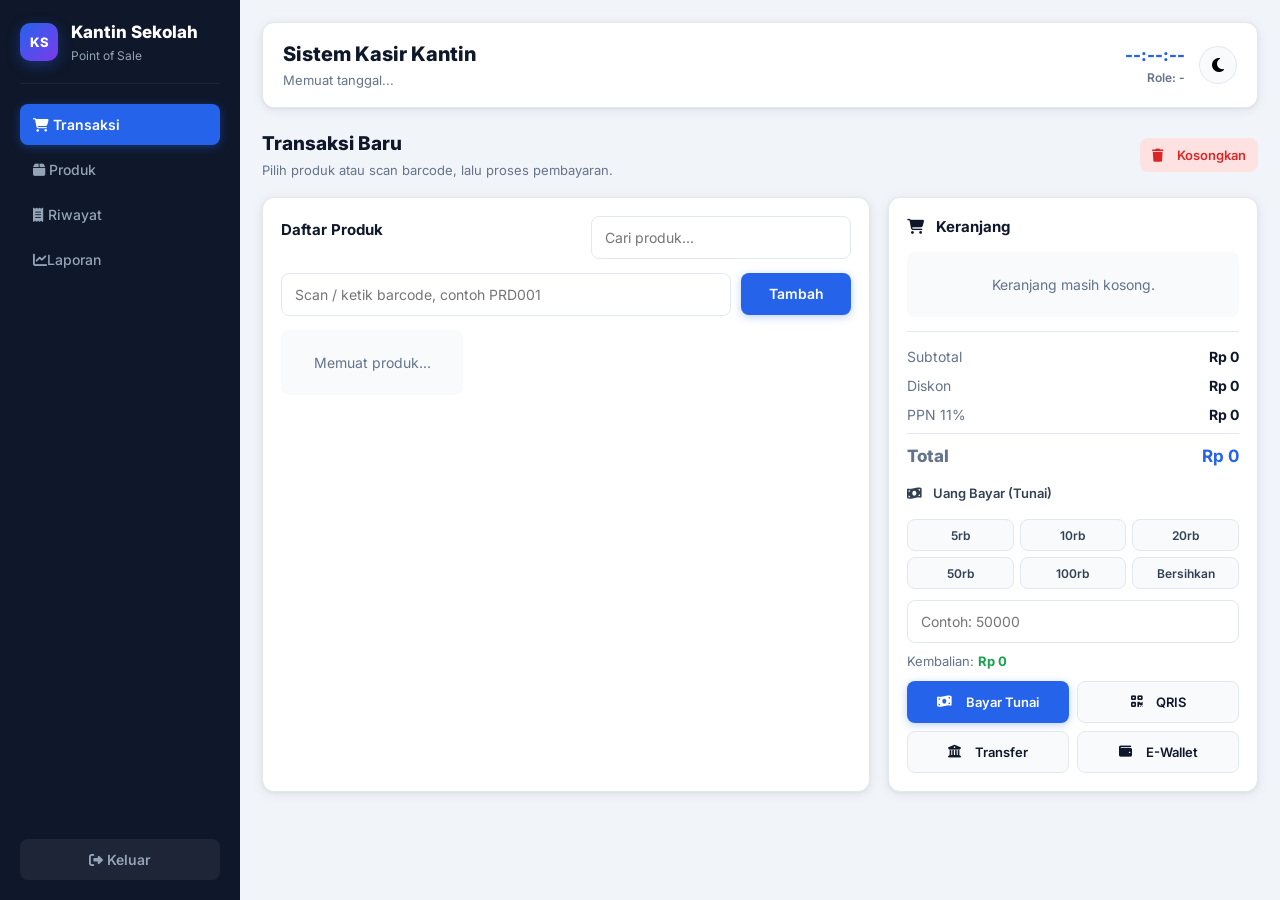
==== commit 6e91a09b: "darkbutton" ====
--- a/index.html
+++ b/index.html
@@ -55,10 +55,6 @@
           <button class="dark-toggle" id="darkModeToggle" onclick="toggleDarkMode()" title="Ganti tema">
             <i class="fa-solid fa-moon"></i>
           </button>
-          
-          <button class="dark-toggle" id="darkModeToggle" onclick="toggleDarkMode()" title="Ganti tema">
-            <i class="fa-solid fa-moon"></i>
-          </button>
 
           <button class="topbar-logout" onclick="doLogout()" title="Keluar">
             <i class="fa-solid fa-right-from-bracket"></i>
--- a/style.css
+++ b/style.css
@@ -912,24 +912,19 @@
   border-radius: 50%;
   background: var(--danger-bg);
   color: var(--danger);
-  border: 1px solid transparent;
-
+  border: 1px solid var(--border);
   display: none;
   place-items: center;
-
+  font-size: 16px;
   flex-shrink: 0;
 }
 
-.topbar-logout:hover {
-  filter: brightness(0.95);
+.topbar-logout i {
+  margin: 0 !important;
 }
 
 @media (max-width: 700px) {
   .topbar-logout {
     display: grid;
   }
-
-  .logout {
-    display: none !important;
-  }
 }
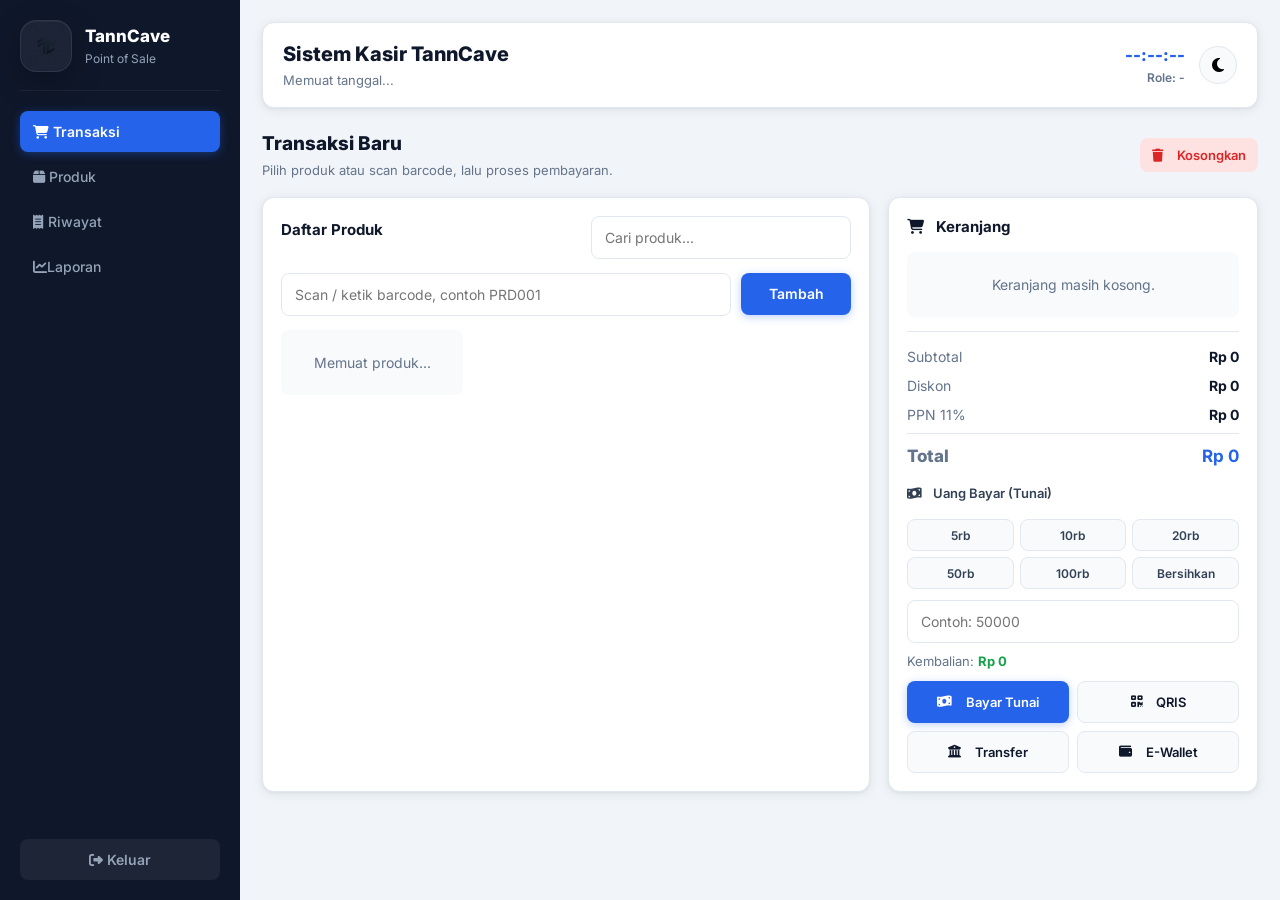
==== commit 373650ad: "final-insyallah" ====
--- a/index.html
+++ b/index.html
@@ -19,9 +19,11 @@
   <section id="page-dashboard" class="page active">
     <aside class="sidebar">
       <div class="sidebar-brand">
-        <div class="brand-logo small">KS</div>
+        <div class="brand-logo small">
+          <img src="images/tc-logo-light.png" alt="TannCave Logo">
+        </div>
         <div>
-          <h2>Kantin Sekolah</h2>
+          <h2>TannCave</h2>
           <p>Point of Sale</p>
         </div>
       </div>
@@ -43,7 +45,7 @@
     <main class="main">
       <header class="topbar">
         <div>
-          <h1>Sistem Kasir Kantin</h1>
+          <h1>Sistem Kasir TannCave</h1>
           <p id="clockDate">Memuat tanggal...</p>
         </div>
         <div class="topbar-right">
@@ -305,6 +307,7 @@
   <script src="https://cdnjs.cloudflare.com/ajax/libs/jspdf/2.5.1/jspdf.umd.min.js"></script>
   <script src="https://cdnjs.cloudflare.com/ajax/libs/jspdf-autotable/3.8.2/jspdf.plugin.autotable.min.js"></script>  
   <script src="https://cdn.jsdelivr.net/npm/jsbarcode@3.11.6/dist/JsBarcode.all.min.js"></script>
+  <script src="https://cdn.jsdelivr.net/npm/qrcodejs/qrcode.min.js"></script>
   <script type="module" src="script.js"></script>
   <script type="module" src="auth.js"></script>
 </body>
--- a/style.css
+++ b/style.css
@@ -96,6 +96,23 @@
   animation: fadeSlideUp 0.4s ease;
 }
 
+.login-logo {
+  background: #ffffff !important;
+  border: 1px solid var(--border);
+
+  box-shadow:
+    0 10px 30px rgba(15,23,42,0.12),
+    inset 0 1px 0 rgba(255,255,255,0.7);
+
+  overflow: hidden;
+}
+
+.login-logo img {
+  width: 30px;
+  height: 30px;
+  object-fit: contain;
+}
+
 /* === Brand === */
 .brand, .sidebar-brand { display: flex; align-items: center; gap: 13px; }
 .brand { margin-bottom: 30px; }
@@ -110,7 +127,34 @@
   box-shadow: 0 4px 14px rgba(37,99,235,0.35);
   flex-shrink: 0;
 }
-.brand-logo.small { width: 38px; height: 38px; font-size: 13px; border-radius: 10px; }
+
+.brand-logo.small {
+  width: 52px;
+  height: 52px;
+
+  border-radius: 16px;
+
+  background: rgba(255,255,255,0.06);
+  border: 1px solid rgba(255,255,255,0.08);
+
+  display: grid;
+  place-items: center;
+
+  overflow: hidden;
+
+  box-shadow:
+    0 10px 30px rgba(0,0,0,0.25),
+    inset 0 1px 0 rgba(255,255,255,0.05);
+
+  backdrop-filter: blur(12px);
+}
+
+.brand-logo.small img {
+  width: 32px;
+  height: 32px;
+  object-fit: contain;
+}
+
 .brand h1 { font-size: 21px; font-weight: 800; }
 .sidebar-brand h2 { font-size: 17px; font-weight: 800; color: white; }
 .brand p, .sidebar-brand p { font-size: 12px; color: var(--muted); margin-top: 1px; }
@@ -488,7 +532,16 @@
 /* === Receipt === */
 .receipt-area { padding: 20px; background: var(--surface); max-height: 65vh; overflow-y: auto; }
 
-.receipt { font-family: 'Courier New', monospace; max-width: 300px; margin: 0 auto; }
+.receipt {
+  font-family: 'Courier New', monospace;
+  max-width: 300px;
+  margin: 0 auto;
+  color: var(--text);
+}
+
+.receipt-row span {
+  color: var(--text2);
+}
 .receipt-header { text-align: center; margin-bottom: 12px; }
 .receipt-header h2 { font-size: 17px; font-weight: 800; letter-spacing: 0.02em; }
 .receipt-header p { font-size: 12px; color: var(--muted); }
@@ -511,6 +564,65 @@
 .receipt-footer { text-align: center; margin-top: 12px; }
 .receipt-footer p { font-size: 12px; color: var(--muted); }
 .receipt-footer .thanks { font-size: 13px; font-weight: 700; color: var(--text); margin-bottom: 3px; }
+
+.receipt-brand {
+  text-align: center;
+  margin-bottom: 12px;
+}
+
+.receipt-brand img {
+  width: 52px;
+  height: 52px;
+  object-fit: contain;
+  margin: 0 auto 10px;
+
+  opacity: 0.95;
+}
+
+.receipt-brand h2 {
+  margin: 0;
+  font-size: 20px;
+  font-weight: 800;
+  letter-spacing: 0.03em;
+  color: var(--text);
+}
+
+.receipt-brand p {
+  margin-top: 3px;
+  font-size: 11px;
+  color: var(--muted);
+  letter-spacing: 0.01em;
+}
+
+.receipt-barcode {
+  text-align: center;
+  margin: 14px 0;
+}
+
+.receipt-barcode svg {
+  max-width: 180px;
+  width: 100%;
+  height: auto;
+  margin: 0 auto;
+}
+
+.receipt-barcode p {
+  margin-top: 6px;
+  font-size: 11px;
+  color: var(--muted);
+  letter-spacing: 0.08em;
+}
+
+
+
+/* Dark mode receipt */
+html[data-theme="dark"] .receipt-brand h2 {
+  color: #ffffff;
+}
+
+html[data-theme="dark"] .receipt-brand p {
+  color: #94a3b8;
+}
 
 .modal-actions {
   padding: 14px 18px; border-top: 1px solid var(--border);
@@ -927,4 +1039,52 @@
   .topbar-logout {
     display: grid;
   }
+}
+
+html[data-theme="dark"] .brand-logo.small {
+  background: rgba(15,23,42,0.9);
+  border-color: rgba(255,255,255,0.06);
+}
+
+html[data-theme="light"] .brand-logo.small {
+  background: #f8fafc;
+  border-color: #e2e8f0;
+}
+
+html[data-theme="light"] .brand-logo.small img {
+  filter: none;
+}
+
+html[data-theme="dark"] .login-logo {
+  background: #0f172a !important;
+  border-color: #1e293b;
+}
+
+.login-dark-toggle i {
+  color: var(--text) !important;
+  margin: 0 !important;
+}
+
+html[data-theme="dark"] .login-dark-toggle {
+  background: #1e293b;
+  border-color: #334155;
+  color: #ffffff;
+}
+
+html[data-theme="dark"] .login-dark-toggle i {
+  color: #ffffff !important;
+}
+
+html[data-theme="dark"] .login-logo {
+  background: #0f172a !important;
+  border-color: #1e293b;
+}
+
+.login-dark-toggle i {
+  color: var(--text) !important;
+  margin: 0 !important;
+}
+
+html[data-theme="dark"] .login-dark-toggle i {
+  color: #ffffff !important;
 }
